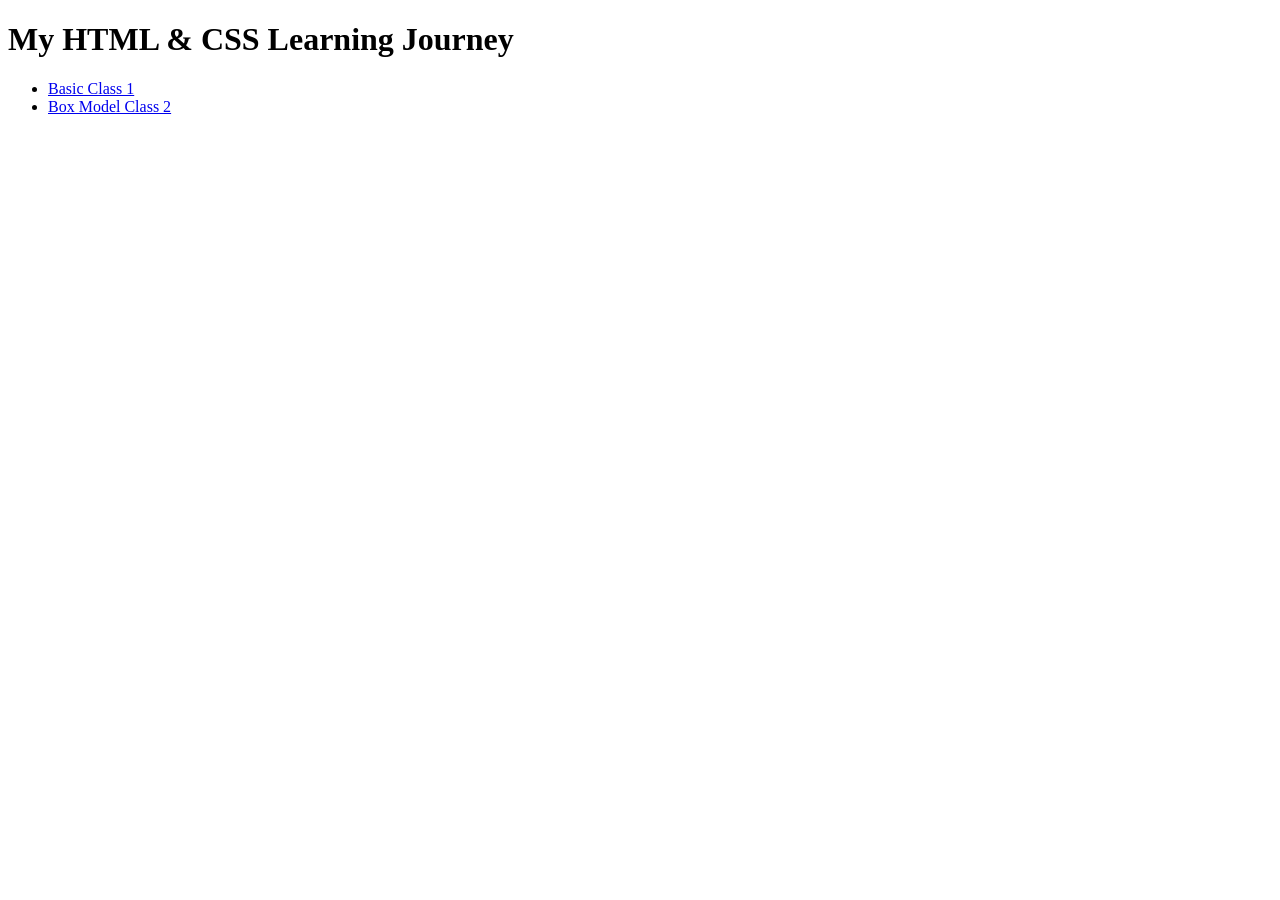
==== index.html @ 97a572ea "for url add one file in root folder" ====
<!DOCTYPE html>
<html lang="en">

<head>
  <meta charset="UTF-8">
  <meta name="viewport" content="width=device-width, initial-scale=1.0">
  <title>My HTML & CSS Learning</title>
</head>

<body>

  <h1>My HTML & CSS Learning Journey</h1>

  <ul>
    <li>
      <a href="./basic_class1/">
        Basic Class 1
      </a>
    </li>

    <li>
      <a href="./box_model_class2/">
        Box Model Class 2
      </a>
    </li>
  </ul>

</body>

</html>
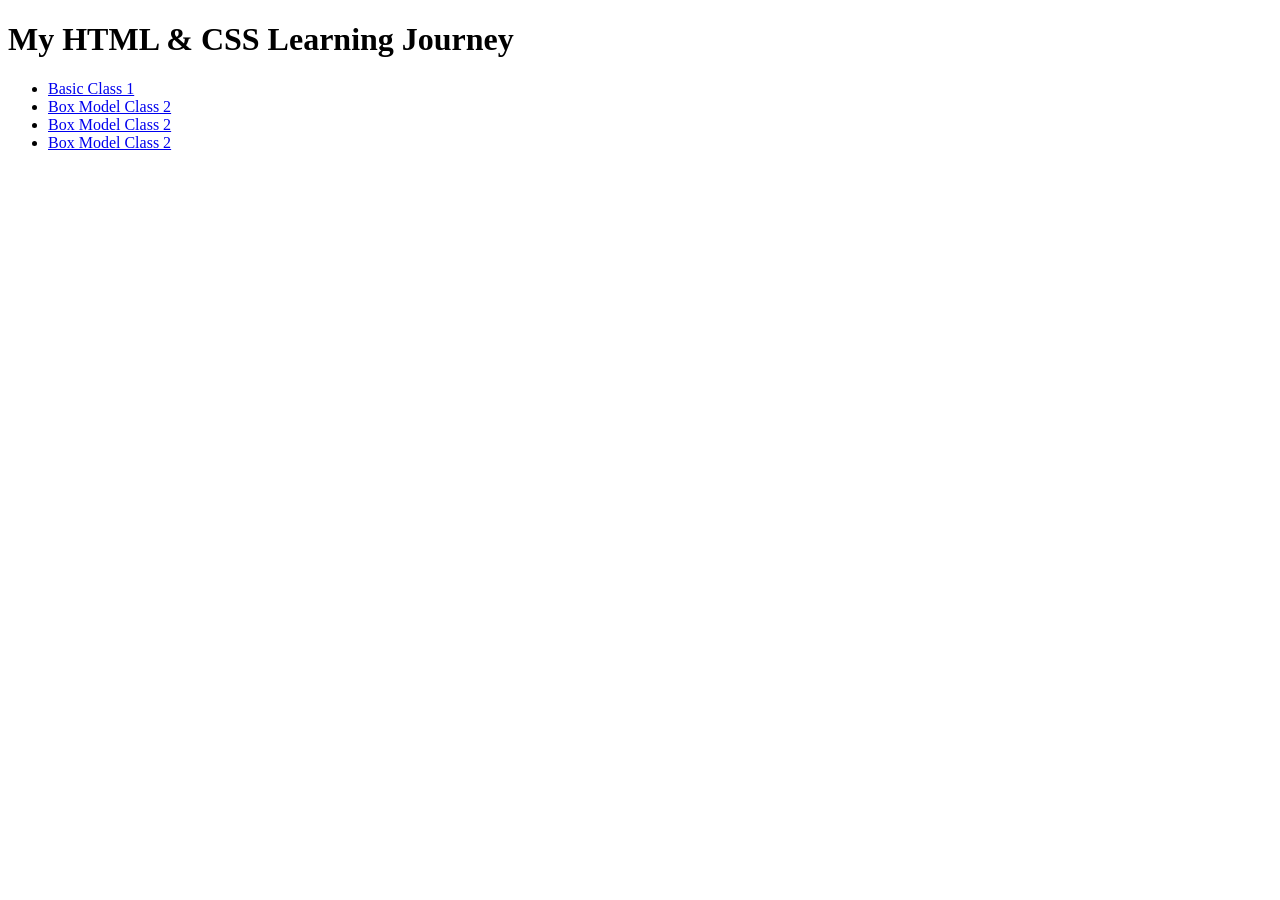
==== commit 019bd276: "update my index.html and compplete box model , selectors, text and font" ====
--- a/index.html
+++ b/index.html
@@ -13,13 +13,25 @@
 
   <ul>
     <li>
-      <a href="./basic_class1/">
+      <a href="./css_basic_to_adv/basic_class1/basic.html">
         Basic Class 1
       </a>
     </li>
 
     <li>
-      <a href="./box_model_class2/">
+      <a href="./css_basic_to_adv/box_model_class2/box_model_class2.html">
+        Box Model Class 2
+      </a>
+    </li>
+
+    <li>
+      <a href="./css_basic_to_adv/box_model_class2/selector.html">
+        Box Model Class 2
+      </a>
+    </li>
+
+    <li>
+      <a href="./css_basic_to_adv/box_model_class2/text_and_font.html">
         Box Model Class 2
       </a>
     </li>
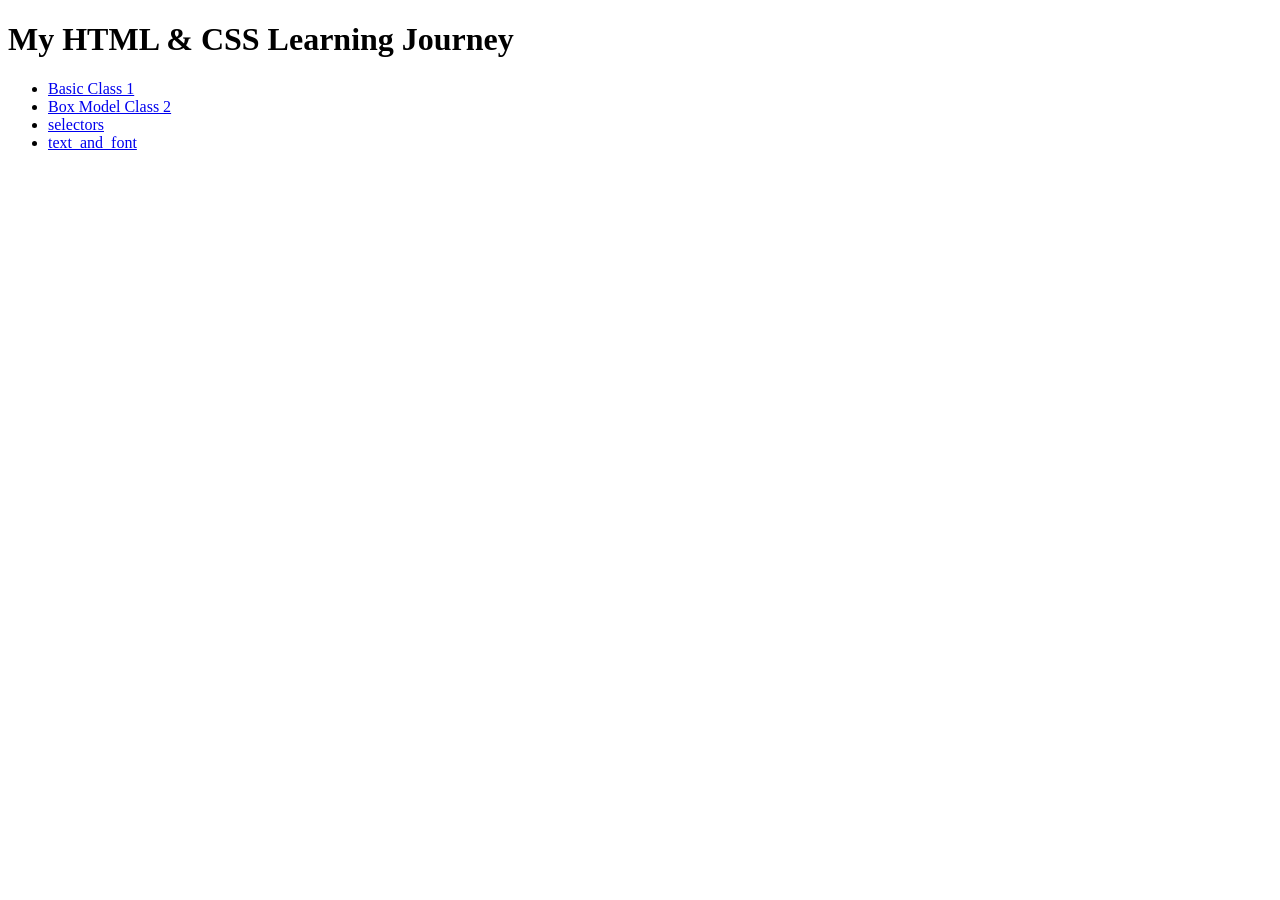
==== commit a81dd8c6: "update my index.html and compplete box model , selectors, text and font" ====
--- a/index.html
+++ b/index.html
@@ -25,14 +25,14 @@
     </li>
 
     <li>
-      <a href="./css_basic_to_adv/box_model_class2/selector.html">
-        Box Model Class 2
+      <a href="./css_basic_to_adv/selectors/selector.html">
+        selectors
       </a>
     </li>
 
     <li>
-      <a href="./css_basic_to_adv/box_model_class2/text_and_font.html">
-        Box Model Class 2
+      <a href="./css_basic_to_adv/text_and_font/text_and_font.html">
+        text_and_font
       </a>
     </li>
   </ul>
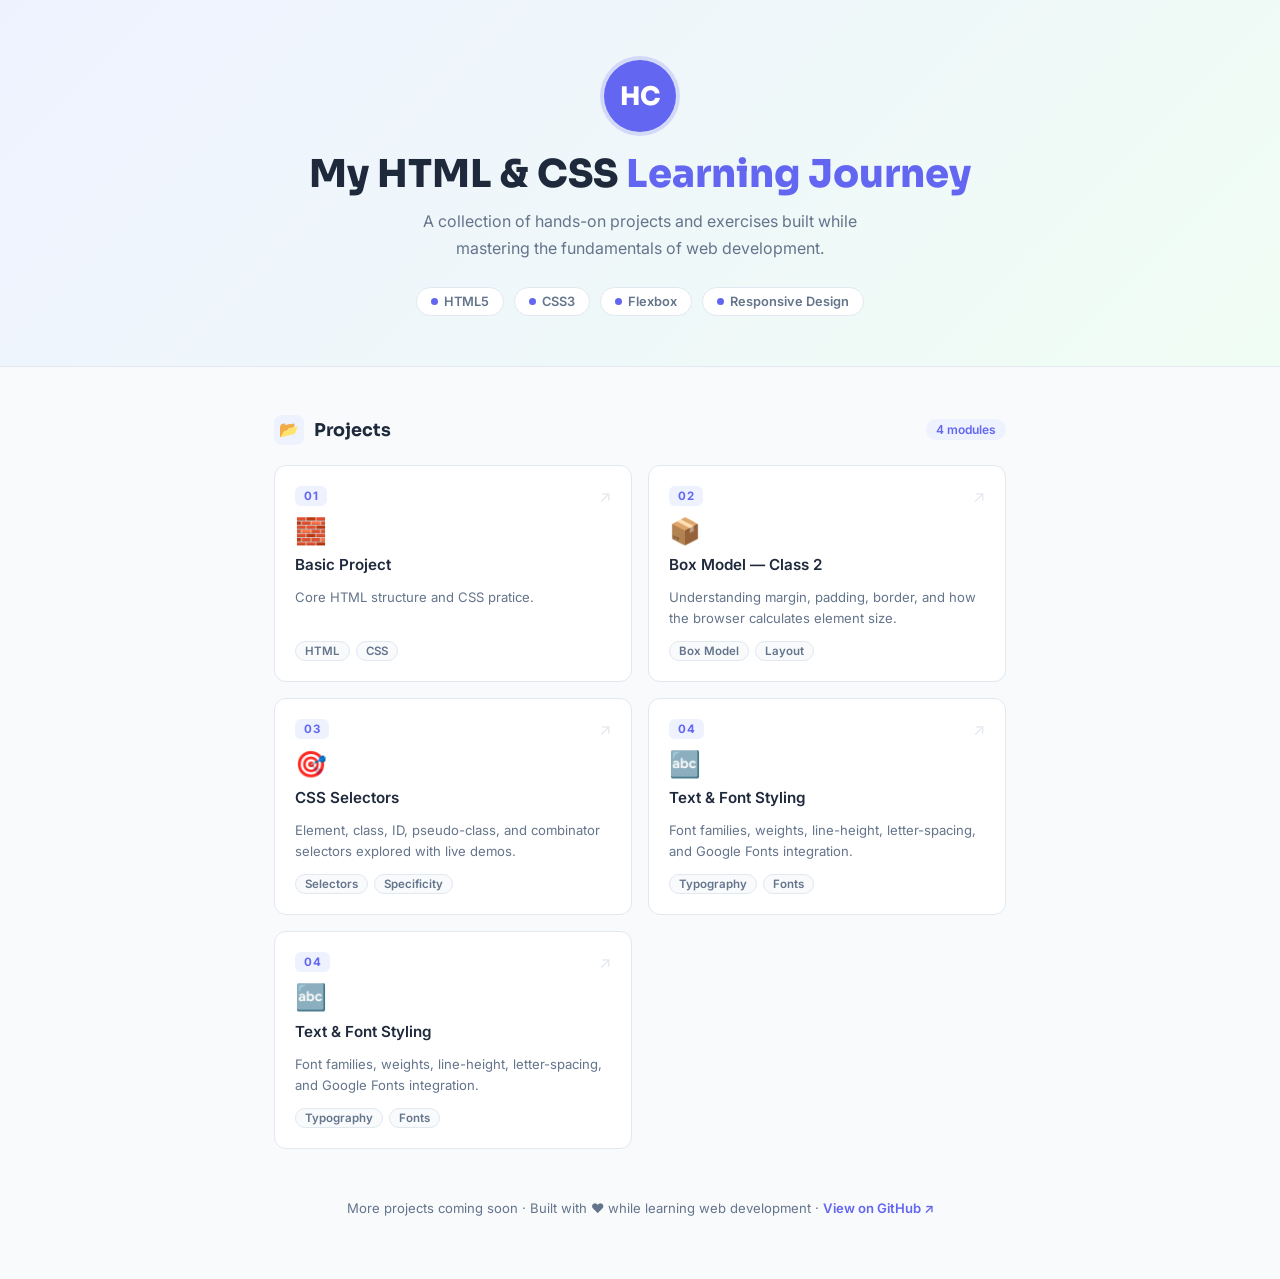
==== commit f826873f: "add first project in my folder" ====
--- a/index.html
+++ b/index.html
@@ -4,38 +4,384 @@
 <head>
   <meta charset="UTF-8">
   <meta name="viewport" content="width=device-width, initial-scale=1.0">
-  <title>My HTML & CSS Learning</title>
+  <title>My HTML & CSS Learning Journey</title>
+  <link rel="preconnect" href="https://fonts.googleapis.com">
+  <link href="https://fonts.googleapis.com/css2?family=Inter:wght@400;500;600&family=Sora:wght@700;800&display=swap"
+    rel="stylesheet">
+  <style>
+    *,
+    *::before,
+    *::after {
+      box-sizing: border-box;
+      margin: 0;
+      padding: 0;
+    }
+
+    :root {
+      --accent: #6366f1;
+      --accent-light: #eef2ff;
+      --accent-dark: #4338ca;
+      --text: #1e293b;
+      --muted: #64748b;
+      --border: #e2e8f0;
+      --bg: #f8fafc;
+      --card-bg: #ffffff;
+      --radius: 12px;
+      --ff-display: 'Sora', sans-serif;
+      --ff-body: 'Inter', sans-serif;
+    }
+
+    body {
+      font-family: var(--ff-body);
+      background: var(--bg);
+      color: var(--text);
+      min-height: 100vh;
+      padding: 0 0 60px;
+    }
+
+    /* ── Header ───────────────────────────────────── */
+    header {
+      background: linear-gradient(135deg, #eef2ff 0%, #f0fdf4 100%);
+      border-bottom: 1px solid var(--border);
+      padding: 60px 5% 50px;
+      text-align: center;
+    }
+
+    .avatar {
+      width: 72px;
+      height: 72px;
+      border-radius: 50%;
+      background: var(--accent);
+      color: #fff;
+      font-family: var(--ff-display);
+      font-size: 1.6rem;
+      font-weight: 800;
+      display: flex;
+      align-items: center;
+      justify-content: center;
+      margin: 0 auto 20px;
+      box-shadow: 0 0 0 4px rgba(99, 102, 241, .2);
+    }
+
+    header h1 {
+      font-family: var(--ff-display);
+      font-size: clamp(1.6rem, 4vw, 2.4rem);
+      font-weight: 800;
+      line-height: 1.15;
+      margin-bottom: 12px;
+    }
+
+    header h1 em {
+      color: var(--accent);
+      font-style: normal;
+    }
+
+    header p {
+      color: var(--muted);
+      font-size: 1rem;
+      max-width: 480px;
+      margin: 0 auto 24px;
+      line-height: 1.7;
+    }
+
+    .header-badges {
+      display: flex;
+      justify-content: center;
+      flex-wrap: wrap;
+      gap: 10px;
+    }
+
+    .badge {
+      display: inline-flex;
+      align-items: center;
+      gap: 6px;
+      background: var(--card-bg);
+      border: 1px solid var(--border);
+      border-radius: 50px;
+      padding: 6px 14px;
+      font-size: .8rem;
+      font-weight: 600;
+      color: var(--muted);
+    }
+
+    .badge .dot {
+      width: 7px;
+      height: 7px;
+      border-radius: 50%;
+      background: var(--accent);
+    }
+
+    /* ── Main layout ──────────────────────────────── */
+    main {
+      max-width: 860px;
+      margin: 48px auto 0;
+      padding: 0 5%;
+    }
+
+    .section-header {
+      display: flex;
+      align-items: center;
+      justify-content: space-between;
+      margin-bottom: 20px;
+    }
+
+    .section-title {
+      font-family: var(--ff-display);
+      font-size: 1.1rem;
+      font-weight: 700;
+      display: flex;
+      align-items: center;
+      gap: 10px;
+    }
+
+    .section-title .icon {
+      width: 30px;
+      height: 30px;
+      border-radius: 8px;
+      background: var(--accent-light);
+      color: var(--accent);
+      display: flex;
+      align-items: center;
+      justify-content: center;
+      font-size: 1rem;
+    }
+
+    .count-pill {
+      background: var(--accent-light);
+      color: var(--accent);
+      border-radius: 50px;
+      font-size: .75rem;
+      font-weight: 600;
+      padding: 3px 10px;
+    }
+
+    /* ── Project Cards grid ───────────────────────── */
+    .cards {
+      display: grid;
+      grid-template-columns: repeat(auto-fill, minmax(240px, 1fr));
+      gap: 16px;
+    }
+
+    .card {
+      background: var(--card-bg);
+      border: 1px solid var(--border);
+      border-radius: var(--radius);
+      padding: 20px;
+      display: flex;
+      flex-direction: column;
+      gap: 12px;
+      transition: border-color .2s, transform .2s, box-shadow .2s;
+      text-decoration: none;
+      color: inherit;
+      cursor: pointer;
+    }
+
+    .card:hover {
+      border-color: var(--accent);
+      transform: translateY(-3px);
+      box-shadow: 0 8px 24px rgba(99, 102, 241, .12);
+    }
+
+    .card-top {
+      display: flex;
+      align-items: flex-start;
+      justify-content: space-between;
+    }
+
+    .card-num {
+      font-size: .72rem;
+      font-weight: 700;
+      letter-spacing: .06em;
+      text-transform: uppercase;
+      color: var(--accent);
+      background: var(--accent-light);
+      border-radius: 6px;
+      padding: 3px 9px;
+    }
+
+    .card-arrow {
+      font-size: 1rem;
+      color: var(--border);
+      transition: color .2s, transform .2s;
+    }
+
+    .card:hover .card-arrow {
+      color: var(--accent);
+      transform: translate(2px, -2px);
+    }
+
+    .card-icon {
+      font-size: 1.6rem;
+      line-height: 1;
+    }
+
+    .card h3 {
+      font-size: .95rem;
+      font-weight: 600;
+      line-height: 1.3;
+      color: var(--text);
+    }
+
+    .card p {
+      font-size: .82rem;
+      color: var(--muted);
+      line-height: 1.6;
+      flex: 1;
+    }
+
+    .card-tags {
+      display: flex;
+      gap: 6px;
+      flex-wrap: wrap;
+    }
+
+    .tag {
+      font-size: .72rem;
+      font-weight: 600;
+      background: var(--bg);
+      border: 1px solid var(--border);
+      border-radius: 50px;
+      padding: 2px 9px;
+      color: var(--muted);
+    }
+
+    /* ── Footer strip ─────────────────────────────── */
+    .footer-note {
+      margin-top: 48px;
+      text-align: center;
+      font-size: .82rem;
+      color: var(--muted);
+      line-height: 1.7;
+    }
+
+    .footer-note a {
+      color: var(--accent);
+      font-weight: 600;
+      text-decoration: none;
+    }
+
+    .footer-note a:hover {
+      text-decoration: underline;
+    }
+
+    @media (max-width: 560px) {
+      .cards {
+        grid-template-columns: 1fr;
+      }
+
+      .section-header {
+        flex-direction: column;
+        align-items: flex-start;
+        gap: 8px;
+      }
+    }
+  </style>
 </head>
 
 <body>
 
-  <h1>My HTML & CSS Learning Journey</h1>
-
-  <ul>
-    <li>
-      <a href="./css_basic_to_adv/basic_class1/basic.html">
-        Basic Class 1
+  <!-- ── Header ── -->
+  <header>
+    <div class="avatar">HC</div>
+    <h1>My HTML &amp; CSS <em>Learning Journey</em></h1>
+    <p>A collection of hands-on projects and exercises built while mastering the fundamentals of web development.</p>
+    <div class="header-badges">
+      <span class="badge"><span class="dot"></span> HTML5</span>
+      <span class="badge"><span class="dot"></span> CSS3</span>
+      <span class="badge"><span class="dot"></span> Flexbox</span>
+      <span class="badge"><span class="dot"></span> Responsive Design</span>
+    </div>
+  </header>
+
+  <!-- ── Main ── -->
+  <main>
+    <div class="section-header">
+      <div class="section-title">
+        <div class="icon">📂</div>
+         Projects
+      </div>
+      <span class="count-pill">4 modules</span>
+    </div>
+
+    <div class="cards">
+
+      <a class="card" href="./css_basic_to_adv/basic_class1/basic.html">
+        <div class="card-top">
+          <span class="card-num">01</span>
+          <span class="card-arrow">↗</span>
+        </div>
+        <div class="card-icon">🧱</div>
+        <h3>Basic Project </h3>
+        <p>Core HTML structure and CSS pratice.</p>
+        <div class="card-tags">
+          <span class="tag">HTML</span>
+          <span class="tag">CSS </span>
+        </div>
       </a>
-    </li>
-
-    <li>
-      <a href="./css_basic_to_adv/box_model_class2/box_model_class2.html">
-        Box Model Class 2
+
+      <a class="card" href="./projects/first_project/first_project.html">
+        <div class="card-top">
+          <span class="card-num">02</span>
+          <span class="card-arrow">↗</span>
+        </div>
+        <div class="card-icon">📦</div>
+        <h3>Box Model — Class 2</h3>
+        <p>Understanding margin, padding, border, and how the browser calculates element size.</p>
+        <div class="card-tags">
+          <span class="tag">Box Model</span>
+          <span class="tag">Layout</span>
+        </div>
       </a>
-    </li>
-
-    <li>
-      <a href="./css_basic_to_adv/selectors/selector.html">
-        selectors
+
+      <a class="card" href="./css_basic_to_adv/selectors/selector.html">
+        <div class="card-top">
+          <span class="card-num">03</span>
+          <span class="card-arrow">↗</span>
+        </div>
+        <div class="card-icon">🎯</div>
+        <h3>CSS Selectors</h3>
+        <p>Element, class, ID, pseudo-class, and combinator selectors explored with live demos.</p>
+        <div class="card-tags">
+          <span class="tag">Selectors</span>
+          <span class="tag">Specificity</span>
+        </div>
       </a>
-    </li>
-
-    <li>
-      <a href="./css_basic_to_adv/text_and_font/text_and_font.html">
-        text_and_font
+
+      <a class="card" href="./css_basic_to_adv/text_and_font/text_and_font.html">
+        <div class="card-top">
+          <span class="card-num">04</span>
+          <span class="card-arrow">↗</span>
+        </div>
+        <div class="card-icon">🔤</div>
+        <h3>Text &amp; Font Styling</h3>
+        <p>Font families, weights, line-height, letter-spacing, and Google Fonts integration.</p>
+        <div class="card-tags">
+          <span class="tag">Typography</span>
+          <span class="tag">Fonts</span>
+        </div>
       </a>
-    </li>
-  </ul>
+
+            <a class="card" href="./css_basic_to_adv/text_and_font/text_and_font.html">
+              <div class="card-top">
+                <span class="card-num">04</span>
+                <span class="card-arrow">↗</span>
+              </div>
+              <div class="card-icon">🔤</div>
+              <h3>Text &amp; Font Styling</h3>
+              <p>Font families, weights, line-height, letter-spacing, and Google Fonts integration.</p>
+              <div class="card-tags">
+                <span class="tag">Typography</span>
+                <span class="tag">Fonts</span>
+              </div>
+            </a>
+
+    </div>
+
+    <p class="footer-note">
+      More projects coming soon · Built with ❤️ while learning web development ·
+      <a href="https://github.com/" target="_blank">View on GitHub ↗</a>
+    </p>
+  </main>
 
 </body>
 
